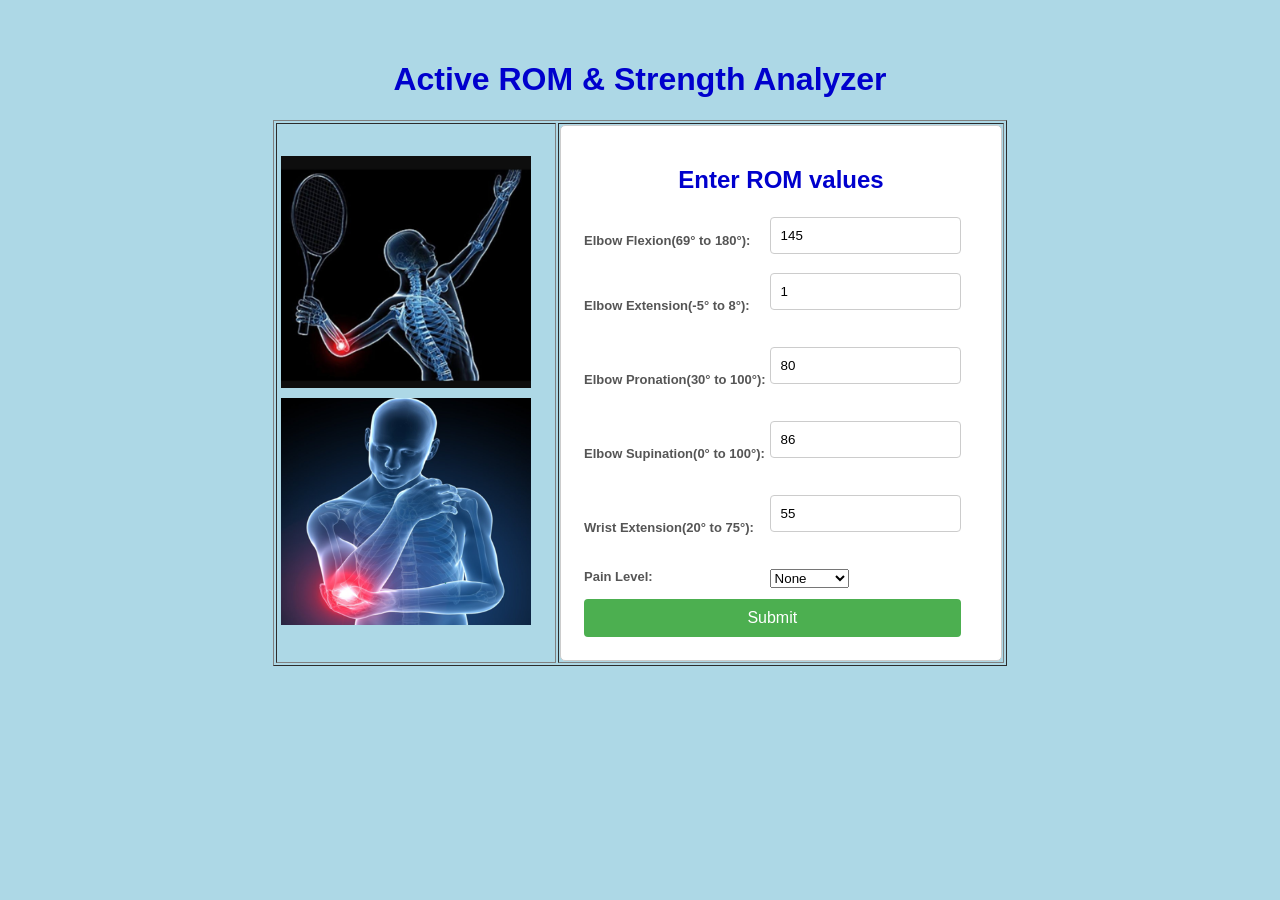
==== templates/index.html @ 45ae3068 "Initial commit" ====
<!DOCTYPE html>
<html lang="en">
<head>
    <link rel="stylesheet" type="text/css" href="/static/stylesheet.css">
    <title>Elbow Smart:Fuzzy Logic System</title>
</head>
<style>
        .form-group {
            display: flex;
            align-items: center;
        }

        .form-select select{
            display: flex;
            align-items: right;
        }
        .form-group label {
            margin-right: 60px;
            white-space: nowrap;
        }
        .form-group input {
            margin-left: 10px;
            size:10;
        }
       .form-container {
            width: 80%; /* Adjust this value as needed */
            max-width: 800px; /* Optional: set a maximum width */
            margin: 0 auto; /* Center the form on the page */
            border: 1px solid #ccc; /* Optional: add a border */
            padding: 20px; /* Optional: add spacing inside the form */
            box-sizing: border-box; /* Include padding in the width calculation */
        }
    </style>
<body>
    <h1>Active ROM & Strength Analyzer</h1>
     <div style="display: flex; align-items: flex-start;">
     <table align="center" border="1">
     <tr>
     <td width="30">
     <table>
     <tr valign="top"><td><img src="/static/TennisElbow.png" alt="Tennis Elbow" style="width: 250px; height: auto; margin-right: 20px;">
     </td></tr>
     <tr></tr>
     <tr valign="bottom"><td><img src="/static/ElbowStrength.png" alt="Tennis Strength" style="width: 250px; height: auto; margin-right: 20px;">
     </td></tr>
     </table>
     </td>
     <td>
    <form action="/calculate" method="post" >
    <h2>Enter ROM values</h2>
            <table>
        <tr><td>    <label>Elbow Flexion(69&deg; to 180&deg;):</label> </td>
            <td>    <input type="number" name="flexion" required value="145"></td></tr>
                <tr><td>
                <label>Elbow Extension(-5&deg; to 8&deg;):</label></td><td>
        <input type="number" name="extension" required value="1"><br><br>
                  <tr><td>
                 <label>Elbow Pronation(30&deg; to 100&deg;):</label></td><td>
        <input type="number" name="pronation" required value="80"><br><br>
             </td></tr>
    <tr><td>  <label>Elbow Supination(0&deg; to 100&deg;):</label></td><td>
        <input type="number" name="supination" required value="86"><br><br>
     </td></tr>
            <tr><td>
        <label>Wrist Extension(20&deg; to 75&deg;):</label></td><td>
        <input type="number" name="wextension" required value="55"><br><br>
     </td></tr>
             <tr><td>   <label>Pain Level:</label></td><td>
        <select id="painlevel" name="painlevel">
        <option value="None">None</option>
        <option value="Low">Low</option>
        <option value="Moderate">Moderate</option>
        <option value="Severe">Severe</option>
        </select>
     </td></tr>
     <tr></tr>
     <tr></tr>
     <tr></tr>
      <tr><td colspan=2 align="center">
        <input type="submit" value="Submit">
          </td></tr>
     </table>
    </form>
         </td>
     </tr>
     </table>
   </div>
</body>
</html>
---- static/stylesheet.css ----
/* Styling for the page */
body {
    font-family: Arial, sans-serif;
    background-color: lightblue;
    /*background-color: #f9f9f9;*/
    margin: 20px;
    padding: 20px;
}

h1 {

text-align: center;
color: #0000CD;
}
h2 {

text-align: center;
color: #0000CD;
}

h3 {
text-align: center;
color: #7B68EE;

}

/* Styling the header */
header {
    text-align: center;
    font-size: 24px;
    font-weight: bold;
    color: #333;
    margin-bottom: 20px;
}

/* Styling the form */
form {
    width: 400px;
    margin: 0 auto;
    background-color: #ffffff;
    padding: 20px;
    border: 1px solid #ccc;
    border-radius: 5px;
}

.preserve-spacing {
    white-space: pre; /* Preserves spaces and line breaks */
  }

/* Styling the labels */
label {
    display: block;
    font-size: 13px;
    margin-bottom: 5px;
    font-weight: bold;
    color: #555;
}

/* Styling the input elements */
input[type="text"],[type="number"], input[type="email"], input[type="password"] {
    width: 100%;
    padding: 10px;
    margin-bottom: 15px;
    border: 1px solid #ccc;
    border-radius: 4px;
    box-sizing: border-box;
}

/* Styling the submit button */
input[type="submit"] {
    width: 100%;
    padding: 10px;
    background-color: #4CAF50;
    color: white;
    font-size: 16px;
    border: none;
    border-radius: 4px;
    cursor: pointer;
}

input[type="submit"]:hover {
    background-color: #45a049;
}
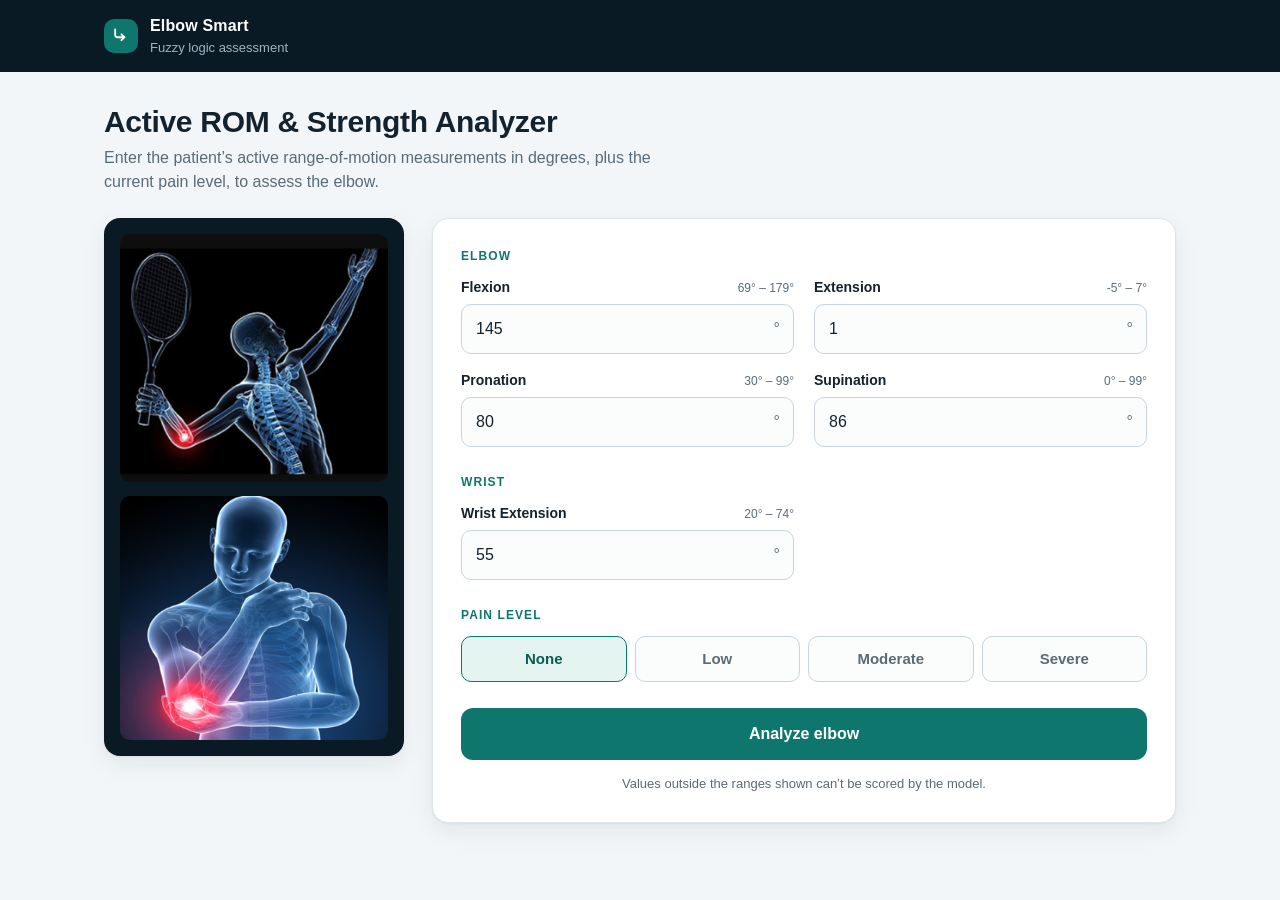
==== commit 59489e89: "Use redesigned app templates" ====
--- a/templates/index.html
+++ b/templates/index.html
@@ -1,89 +1,106 @@
 <!DOCTYPE html>
 <html lang="en">
 <head>
+    <meta charset="UTF-8">
+    <meta name="viewport" content="width=device-width, initial-scale=1.0">
     <link rel="stylesheet" type="text/css" href="/static/stylesheet.css">
-    <title>Elbow Smart:Fuzzy Logic System</title>
+    <title>Elbow Smart: Active ROM &amp; Strength Analyzer</title>
 </head>
-<style>
-        .form-group {
-            display: flex;
-            align-items: center;
-        }
+<body>
+    <header class="topbar">
+        <div class="topbar-inner">
+            <div class="brand-mark" aria-hidden="true">
+                <svg viewBox="0 0 24 24" fill="none" stroke="#fff" stroke-width="2.2" stroke-linecap="round" stroke-linejoin="round"><path d="M5 4v6.5a3 3 0 0 0 3 3h8"/><path d="M16 13.5 12.5 10M16 13.5 12.5 17"/></svg>
+            </div>
+            <div>
+                <div class="brand-name">Elbow Smart</div>
+                <div class="brand-sub">Fuzzy logic assessment</div>
+            </div>
+        </div>
+    </header>
 
-        .form-select select{
-            display: flex;
-            align-items: right;
-        }
-        .form-group label {
-            margin-right: 60px;
-            white-space: nowrap;
-        }
-        .form-group input {
-            margin-left: 10px;
-            size:10;
-        }
-       .form-container {
-            width: 80%; /* Adjust this value as needed */
-            max-width: 800px; /* Optional: set a maximum width */
-            margin: 0 auto; /* Center the form on the page */
-            border: 1px solid #ccc; /* Optional: add a border */
-            padding: 20px; /* Optional: add spacing inside the form */
-            box-sizing: border-box; /* Include padding in the width calculation */
-        }
-    </style>
-<body>
-    <h1>Active ROM & Strength Analyzer</h1>
-     <div style="display: flex; align-items: flex-start;">
-     <table align="center" border="1">
-     <tr>
-     <td width="30">
-     <table>
-     <tr valign="top"><td><img src="/static/TennisElbow.png" alt="Tennis Elbow" style="width: 250px; height: auto; margin-right: 20px;">
-     </td></tr>
-     <tr></tr>
-     <tr valign="bottom"><td><img src="/static/ElbowStrength.png" alt="Tennis Strength" style="width: 250px; height: auto; margin-right: 20px;">
-     </td></tr>
-     </table>
-     </td>
-     <td>
-    <form action="/calculate" method="post" >
-    <h2>Enter ROM values</h2>
-            <table>
-        <tr><td>    <label>Elbow Flexion(69&deg; to 180&deg;):</label> </td>
-            <td>    <input type="number" name="flexion" required value="145"></td></tr>
-                <tr><td>
-                <label>Elbow Extension(-5&deg; to 8&deg;):</label></td><td>
-        <input type="number" name="extension" required value="1"><br><br>
-                  <tr><td>
-                 <label>Elbow Pronation(30&deg; to 100&deg;):</label></td><td>
-        <input type="number" name="pronation" required value="80"><br><br>
-             </td></tr>
-    <tr><td>  <label>Elbow Supination(0&deg; to 100&deg;):</label></td><td>
-        <input type="number" name="supination" required value="86"><br><br>
-     </td></tr>
-            <tr><td>
-        <label>Wrist Extension(20&deg; to 75&deg;):</label></td><td>
-        <input type="number" name="wextension" required value="55"><br><br>
-     </td></tr>
-             <tr><td>   <label>Pain Level:</label></td><td>
-        <select id="painlevel" name="painlevel">
-        <option value="None">None</option>
-        <option value="Low">Low</option>
-        <option value="Moderate">Moderate</option>
-        <option value="Severe">Severe</option>
-        </select>
-     </td></tr>
-     <tr></tr>
-     <tr></tr>
-     <tr></tr>
-      <tr><td colspan=2 align="center">
-        <input type="submit" value="Submit">
-          </td></tr>
-     </table>
-    </form>
-         </td>
-     </tr>
-     </table>
-   </div>
+    <main class="page">
+        <h1>Active ROM &amp; Strength Analyzer</h1>
+        <p class="lede">Enter the patient’s active range-of-motion measurements in degrees, plus the current pain level, to assess the elbow.</p>
+
+        <div class="layout">
+            <aside class="visuals" aria-label="Reference images">
+                <figure>
+                    <img src="/static/TennisElbow.png" alt="Tennis Elbow">
+                </figure>
+                <figure>
+                    <img src="/static/ElbowStrength.png" alt="Tennis Strength">
+                </figure>
+            </aside>
+
+            <section class="panel">
+                <form action="/calculate" method="post">
+                    <fieldset>
+                        <legend>Elbow</legend>
+                        <div class="fields">
+                            <div class="field">
+                                <label for="flexion">Flexion <span class="range">69° – 179°</span></label>
+                                <div class="input-wrap">
+                                    <input type="number" id="flexion" name="flexion" required value="145" min="69" max="179" step="any" inputmode="decimal">
+                                    <span class="unit">°</span>
+                                </div>
+                            </div>
+                            <div class="field">
+                                <label for="extension">Extension <span class="range">-5° – 7°</span></label>
+                                <div class="input-wrap">
+                                    <input type="number" id="extension" name="extension" required value="1" min="-5" max="7" step="any" inputmode="decimal">
+                                    <span class="unit">°</span>
+                                </div>
+                            </div>
+                            <div class="field">
+                                <label for="pronation">Pronation <span class="range">30° – 99°</span></label>
+                                <div class="input-wrap">
+                                    <input type="number" id="pronation" name="pronation" required value="80" min="30" max="99" step="any" inputmode="decimal">
+                                    <span class="unit">°</span>
+                                </div>
+                            </div>
+                            <div class="field">
+                                <label for="supination">Supination <span class="range">0° – 99°</span></label>
+                                <div class="input-wrap">
+                                    <input type="number" id="supination" name="supination" required value="86" min="0" max="99" step="any" inputmode="decimal">
+                                    <span class="unit">°</span>
+                                </div>
+                            </div>
+                        </div>
+                    </fieldset>
+
+                    <fieldset>
+                        <legend>Wrist</legend>
+                        <div class="fields">
+                            <div class="field">
+                                <label for="wextension">Wrist Extension <span class="range">20° – 74°</span></label>
+                                <div class="input-wrap">
+                                    <input type="number" id="wextension" name="wextension" required value="55" min="20" max="74" step="any" inputmode="decimal">
+                                    <span class="unit">°</span>
+                                </div>
+                            </div>
+                        </div>
+                    </fieldset>
+
+                    <fieldset>
+                        <legend>Pain Level</legend>
+                        <div class="segmented" role="radiogroup" aria-label="Pain Level">
+                            <input type="radio" id="pain-none" name="painlevel" value="None" checked>
+                            <label for="pain-none">None</label>
+                            <input type="radio" id="pain-low" name="painlevel" value="Low">
+                            <label for="pain-low">Low</label>
+                            <input type="radio" id="pain-moderate" name="painlevel" value="Moderate">
+                            <label for="pain-moderate">Moderate</label>
+                            <input type="radio" id="pain-severe" name="painlevel" value="Severe">
+                            <label for="pain-severe">Severe</label>
+                        </div>
+                    </fieldset>
+
+                    <button type="submit" class="btn">Analyze elbow</button>
+                    <p class="note">Values outside the ranges shown can’t be scored by the model.</p>
+                </form>
+            </section>
+        </div>
+    </main>
 </body>
 </html>
--- a/static/stylesheet.css
+++ b/static/stylesheet.css
@@ -1,83 +1,357 @@
-/* Styling for the page */
+/* Elbow Smart — shared styles for index.html and response.html */
+
+:root {
+    --bg: #f2f6f8;
+    --surface: #ffffff;
+    --ink: #13222d;
+    --muted: #5a6b78;
+    --line: #dde5ea;
+    --primary: #0f766e;
+    --primary-dark: #0b5a54;
+    --primary-soft: #e3f4f1;
+    --night: #0a1a25;
+    --night-2: #11303f;
+    --good: #15803d;
+    --good-soft: #e1f5e8;
+    --avg: #b45309;
+    --avg-soft: #fdf0d9;
+    --weak: #b91c1c;
+    --weak-soft: #fde6e6;
+    --radius: 16px;
+    --shadow: 0 1px 2px rgba(19, 34, 45, 0.06), 0 8px 24px rgba(19, 34, 45, 0.07);
+}
+
+* { box-sizing: border-box; }
+
 body {
-    font-family: Arial, sans-serif;
-    background-color: lightblue;
-    /*background-color: #f9f9f9;*/
-    margin: 20px;
-    padding: 20px;
-}
-
+    margin: 0;
+    background: var(--bg);
+    color: var(--ink);
+    font-family: -apple-system, BlinkMacSystemFont, "Segoe UI", Roboto, "Helvetica Neue", Arial, sans-serif;
+    line-height: 1.5;
+    -webkit-font-smoothing: antialiased;
+}
+
+/* ---------- top bar ---------- */
+.topbar {
+    background: var(--night);
+    color: #fff;
+}
+.topbar-inner {
+    max-width: 1120px;
+    margin: 0 auto;
+    padding: 14px 24px;
+    display: flex;
+    align-items: center;
+    gap: 12px;
+}
+.brand-mark {
+    width: 34px;
+    height: 34px;
+    border-radius: 10px;
+    background: var(--primary);
+    display: grid;
+    place-items: center;
+    flex: none;
+}
+.brand-mark svg { width: 20px; height: 20px; }
+.brand-name { font-weight: 700; letter-spacing: 0.01em; }
+.brand-sub { color: #9db4c0; font-size: 13px; }
+.topbar a.topbar-link {
+    margin-left: auto;
+    color: #d6e6ee;
+    text-decoration: none;
+    font-size: 14px;
+    font-weight: 600;
+    padding: 8px 14px;
+    border: 1px solid #28485a;
+    border-radius: 999px;
+}
+.topbar a.topbar-link:hover { background: var(--night-2); }
+
+/* ---------- page shell ---------- */
+.page {
+    max-width: 1120px;
+    margin: 0 auto;
+    padding: 32px 24px 56px;
+}
 h1 {
-
-text-align: center;
-color: #0000CD;
+    margin: 0 0 6px;
+    font-size: 30px;
+    line-height: 1.2;
+    letter-spacing: -0.01em;
+    color: var(--ink);
 }
 h2 {
-
-text-align: center;
-color: #0000CD;
-}
-
-h3 {
-text-align: center;
-color: #7B68EE;
-
-}
-
-/* Styling the header */
-header {
+    margin: 0 0 4px;
+    font-size: 18px;
+    color: var(--ink);
+}
+.lede {
+    margin: 0 0 24px;
+    color: var(--muted);
+    max-width: 62ch;
+}
+
+/* ---------- entry page ---------- */
+.layout {
+    display: grid;
+    grid-template-columns: 300px 1fr;
+    gap: 28px;
+    align-items: start;
+}
+.visuals {
+    background: var(--night);
+    border-radius: var(--radius);
+    padding: 16px;
+    display: grid;
+    gap: 14px;
+    box-shadow: var(--shadow);
+}
+.visuals figure { margin: 0; }
+.visuals img {
+    display: block;
+    width: 100%;
+    height: auto;
+    border-radius: 10px;
+}
+.visuals figcaption {
+    margin-top: 8px;
+    color: #9db4c0;
+    font-size: 13px;
+}
+
+.panel {
+    background: var(--surface);
+    border: 1px solid var(--line);
+    border-radius: var(--radius);
+    padding: 28px;
+    box-shadow: var(--shadow);
+}
+
+form { margin: 0; }
+fieldset {
+    border: 0;
+    margin: 0 0 26px;
+    padding: 0;
+    min-width: 0;
+}
+legend {
+    padding: 0;
+    margin-bottom: 12px;
+    font-size: 12px;
+    font-weight: 700;
+    letter-spacing: 0.09em;
+    text-transform: uppercase;
+    color: var(--primary);
+}
+.fields {
+    display: grid;
+    grid-template-columns: repeat(2, minmax(0, 1fr));
+    gap: 16px 20px;
+}
+.field label,
+.field .label {
+    display: flex;
+    justify-content: space-between;
+    align-items: baseline;
+    gap: 8px;
+    margin-bottom: 6px;
+    font-size: 14px;
+    font-weight: 600;
+    color: var(--ink);
+}
+.field .range {
+    font-weight: 500;
+    font-size: 12px;
+    color: var(--muted);
+    white-space: nowrap;
+}
+.input-wrap { position: relative; }
+.input-wrap input {
+    width: 100%;
+    padding: 12px 40px 12px 14px;
+    font: inherit;
+    font-size: 16px;
+    color: var(--ink);
+    background: #fbfdfd;
+    border: 1px solid #c8d4db;
+    border-radius: 10px;
+    transition: border-color 0.15s, box-shadow 0.15s;
+}
+.input-wrap input:focus {
+    outline: none;
+    border-color: var(--primary);
+    box-shadow: 0 0 0 4px rgba(15, 118, 110, 0.16);
+    background: #fff;
+}
+.input-wrap .unit {
+    position: absolute;
+    right: 14px;
+    top: 50%;
+    transform: translateY(-50%);
+    color: var(--muted);
+    pointer-events: none;
+}
+
+/* pain level segmented control */
+.segmented {
+    display: grid;
+    grid-template-columns: repeat(4, 1fr);
+    gap: 8px;
+}
+.segmented input { position: absolute; opacity: 0; pointer-events: none; }
+.segmented label {
+    display: block;
+    margin: 0;
+    padding: 11px 8px;
     text-align: center;
-    font-size: 24px;
-    font-weight: bold;
-    color: #333;
+    font-size: 15px;
+    font-weight: 600;
+    color: var(--muted);
+    background: #fbfdfd;
+    border: 1px solid #c8d4db;
+    border-radius: 10px;
+    cursor: pointer;
+    transition: all 0.15s;
+}
+.segmented label:hover { border-color: var(--primary); color: var(--ink); }
+.segmented input:checked + label {
+    background: var(--primary-soft);
+    border-color: var(--primary);
+    color: var(--primary-dark);
+}
+.segmented input:focus-visible + label {
+    box-shadow: 0 0 0 4px rgba(15, 118, 110, 0.16);
+}
+
+.btn {
+    display: inline-block;
+    width: 100%;
+    padding: 14px 20px;
+    font: inherit;
+    font-size: 16px;
+    font-weight: 700;
+    text-align: center;
+    text-decoration: none;
+    color: #fff;
+    background: var(--primary);
+    border: 0;
+    border-radius: 12px;
+    cursor: pointer;
+    transition: background 0.15s, transform 0.05s;
+}
+.btn:hover { background: var(--primary-dark); }
+.btn:active { transform: translateY(1px); }
+.btn-ghost {
+    width: auto;
+    color: var(--primary-dark);
+    background: var(--primary-soft);
+}
+.btn-ghost:hover { background: #cdebe6; }
+
+.note {
+    margin: 14px 0 0;
+    font-size: 13px;
+    color: var(--muted);
+    text-align: center;
+}
+
+/* ---------- result page ---------- */
+.summary {
+    display: grid;
+    grid-template-columns: repeat(2, minmax(0, 1fr));
+    gap: 20px;
     margin-bottom: 20px;
 }
-
-/* Styling the form */
-form {
-    width: 400px;
-    margin: 0 auto;
-    background-color: #ffffff;
-    padding: 20px;
-    border: 1px solid #ccc;
-    border-radius: 5px;
-}
-
-.preserve-spacing {
-    white-space: pre; /* Preserves spaces and line breaks */
-  }
-
-/* Styling the labels */
-label {
-    display: block;
+.stat {
+    background: var(--surface);
+    border: 1px solid var(--line);
+    border-radius: var(--radius);
+    padding: 22px 24px;
+    box-shadow: var(--shadow);
+}
+.stat .kicker {
+    font-size: 12px;
+    font-weight: 700;
+    letter-spacing: 0.09em;
+    text-transform: uppercase;
+    color: var(--muted);
+}
+.stat .value {
+    margin: 6px 0 10px;
+    font-size: 46px;
+    font-weight: 800;
+    line-height: 1.05;
+    letter-spacing: -0.02em;
+}
+.chip {
+    display: inline-block;
+    padding: 4px 12px;
+    border-radius: 999px;
     font-size: 13px;
-    margin-bottom: 5px;
-    font-weight: bold;
-    color: #555;
-}
-
-/* Styling the input elements */
-input[type="text"],[type="number"], input[type="email"], input[type="password"] {
-    width: 100%;
-    padding: 10px;
-    margin-bottom: 15px;
-    border: 1px solid #ccc;
-    border-radius: 4px;
-    box-sizing: border-box;
-}
-
-/* Styling the submit button */
-input[type="submit"] {
-    width: 100%;
-    padding: 10px;
-    background-color: #4CAF50;
-    color: white;
-    font-size: 16px;
-    border: none;
-    border-radius: 4px;
-    cursor: pointer;
-}
-
-input[type="submit"]:hover {
-    background-color: #45a049;
-}
+    font-weight: 700;
+}
+.tone-good .value { color: var(--good); }
+.tone-good .chip { background: var(--good-soft); color: var(--good); }
+.tone-average .value { color: var(--avg); }
+.tone-average .chip { background: var(--avg-soft); color: var(--avg); }
+.tone-weak .value { color: var(--weak); }
+.tone-weak .chip { background: var(--weak-soft); color: var(--weak); }
+.tone-none .value { color: var(--muted); }
+.tone-none .chip { background: #eceff1; color: var(--muted); }
+
+.card {
+    background: var(--surface);
+    border: 1px solid var(--line);
+    border-radius: var(--radius);
+    padding: 22px 24px;
+    box-shadow: var(--shadow);
+    margin-bottom: 20px;
+}
+.card p.sub { margin: 0 0 14px; color: var(--muted); font-size: 14px; }
+.card img { display: block; max-width: 100%; height: auto; margin: 0 auto; }
+
+.plot-grid {
+    display: grid;
+    grid-template-columns: repeat(auto-fill, minmax(260px, 1fr));
+    gap: 16px;
+}
+.plot-grid figure {
+    margin: 0;
+    padding: 12px;
+    border: 1px solid var(--line);
+    border-radius: 12px;
+    background: #fff;
+}
+.plot-grid figcaption {
+    margin-top: 6px;
+    font-size: 13px;
+    font-weight: 600;
+    color: var(--muted);
+    text-align: center;
+}
+.plot-grid img { width: 100%; }
+
+.actions { display: flex; justify-content: flex-end; margin-top: 4px; }
+.disclaimer { margin-top: 20px; font-size: 13px; color: var(--muted); }
+
+/* ---------- small screens ---------- */
+@media (max-width: 860px) {
+    .layout { grid-template-columns: 1fr; }
+    .visuals { grid-template-columns: 1fr 1fr; }
+}
+@media (max-width: 600px) {
+    .page { padding: 20px 16px 40px; }
+    .topbar-inner { padding: 12px 16px; }
+    .brand-sub { display: none; }
+    h1 { font-size: 24px; }
+    .panel { padding: 20px 16px; }
+    .fields { grid-template-columns: 1fr; }
+    .segmented { grid-template-columns: repeat(2, 1fr); }
+    .visuals { grid-template-columns: 1fr; }
+    .visuals figure:nth-child(2) { display: none; }
+    .summary { grid-template-columns: 1fr; }
+    .stat .value { font-size: 38px; }
+    .actions .btn { width: 100%; }
+}
